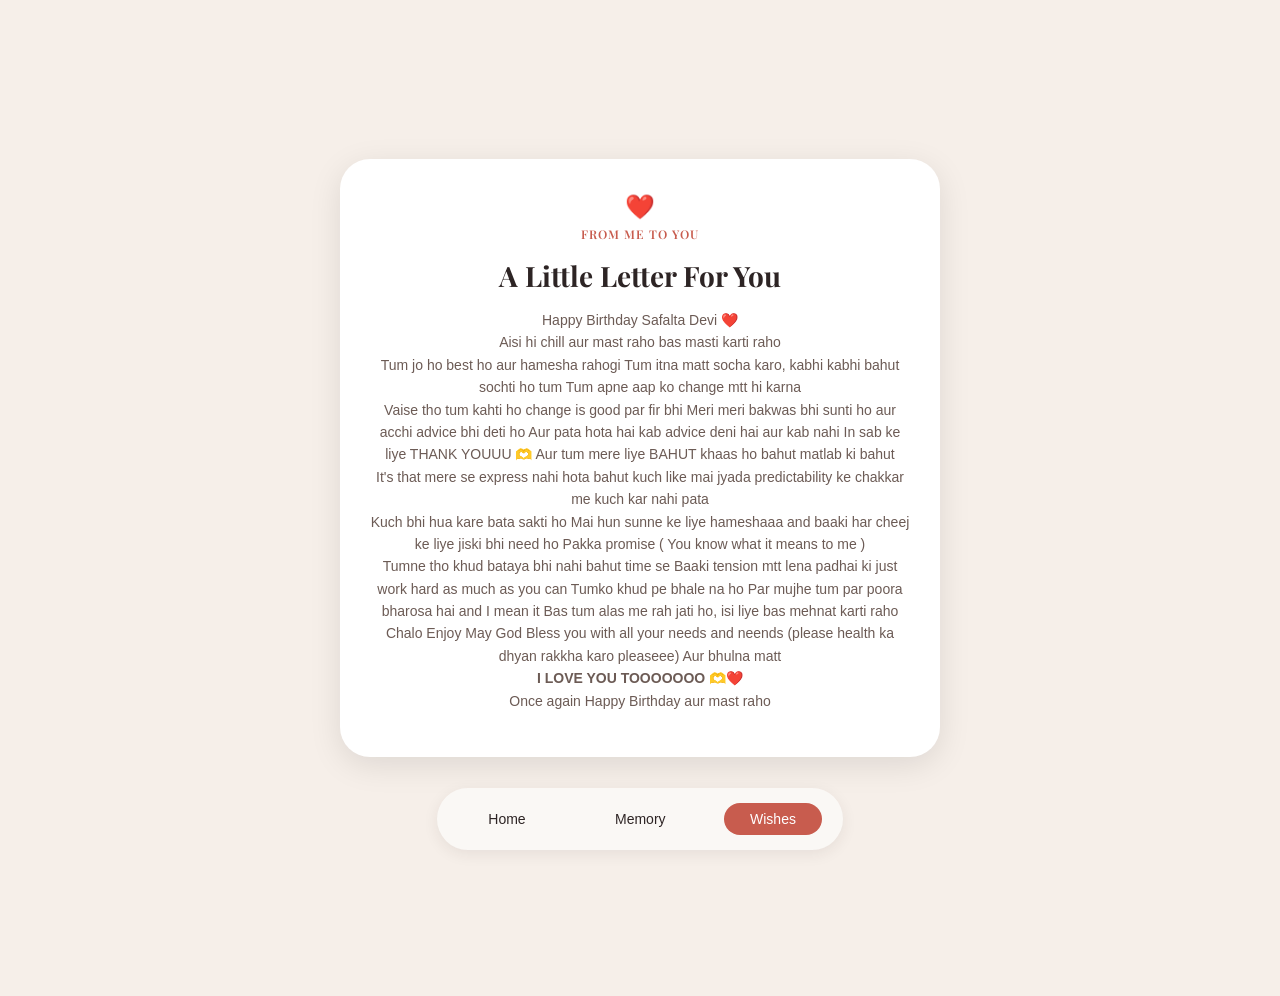
==== letter.html @ 4ef84bf0 "added files" ====
<!DOCTYPE html>
<html lang="en">

<head>
  <meta charset="UTF-8">
  <meta name="viewport" content="width=device-width, initial-scale=1.0">
  <title>Letter from Kunal</title>
  <link rel="stylesheet" href="style.css">
</head>

<body>
  <div class="card">
    <div class="wish">
      <div style="text-align: center; color: #c85c4e; font-size: 24px;">❤️</div>
      <div
        style="text-align: center; color: #c85c4e; font-size: 12px; font-weight: 600; letter-spacing: 1px; margin-top: 5px;">
        FROM ME TO YOU</div>

      <h1
        style="text-align: center; font-family: 'Playfair Display', serif; font-size: 28px; margin: 15px 0; color: #2d2424;">
        A Little Letter For You</h1>

      <p
        style="font-family: 'Inter', sans-serif; font-size: 14px; line-height: 1.6; color: #6c5b55; margin-bottom: 15px;">
        Happy Birthday Safalta Devi ❤️<br>
        Aisi hi chill aur mast raho bas masti karti raho <br>
        Tum jo ho best ho aur hamesha rahogi
        Tum itna matt socha karo, kabhi kabhi bahut sochti ho tum
        Tum apne aap ko change mtt hi karna<br>
        Vaise tho tum kahti ho change is good par fir bhi
        Meri meri bakwas bhi sunti ho aur acchi advice bhi deti ho
        Aur pata hota hai kab advice deni hai aur kab nahi
        In sab ke liye THANK YOUUU 🫶
        Aur tum mere liye BAHUT khaas ho bahut matlab ki bahut<br>
        It's that mere se express nahi hota bahut kuch like mai jyada predictability ke chakkar me kuch kar nahi pata<br>
        Kuch bhi hua kare bata sakti ho
        Mai hun sunne ke liye hameshaaa and baaki har cheej ke liye jiski bhi need ho
        Pakka promise ( You know what it means to me )<br>
        Tumne tho khud bataya bhi nahi bahut time se
        Baaki tension mtt lena padhai ki just work hard as much as you can
        Tumko khud pe bhale na ho
        Par mujhe tum par poora bharosa hai and I mean it
        Bas tum alas me rah jati ho, isi liye bas mehnat karti raho<br>
        Chalo Enjoy
        May God Bless you with all your needs and neends (please health ka dhyan rakkha karo pleaseee)
        Aur bhulna matt<br>
        <strong>I LOVE YOU TOOOOOOO 🫶❤️</strong><br>
        Once again Happy Birthday aur mast raho
      </p>
    </div>

  </div>
  <nav class="footer-nav">
    <a href="index.html" class="nav-item">Home</a>
    <a href="photos.html" class="nav-item">Memory</a>
    <a href="letter.html" class="nav-item active">Wishes</a>
  </nav>
  <script>
    for (let i = 0; i < 15; i++) {
      const heart = document.createElement('div');
      heart.innerHTML = '❤️';
      heart.style.position = 'absolute';
      heart.style.top = '-50px';
      heart.style.left = Math.random() * 100 + 'vw';
      heart.style.fontSize = '24px';
      heart.style.opacity = '0.1';
      heart.style.animation = `fall ${Math.random() * 5 + 5}s linear infinite`;
      heart.style.animationDelay = Math.random() * 5 + 's';
      document.body.appendChild(heart);
    }

    const style = document.createElement('style');
    style.innerHTML = `
      @keyframes fall {
        0% { transform: translateY(0); opacity: 0.1; }
        100% { transform: translateY(110vh); opacity: 0; }
      }
    `;
    document.head.appendChild(style);
  </script>
</body>

</html>
---- style.css ----
@import url('https://fonts.googleapis.com/css2?family=Playfair+Display:wght@400;600;700&display=swap');

body {
  background-color: #F6EFE9;
  display: flex;
  flex-direction: column;
  justify-content: center;
  align-items: center;
  min-height: 100vh;
  text-align: center;
  gap: 50px;
  font-family: 'Playfair Display', serif;
  padding-bottom: 80px;
}

.heart {
  position: absolute;
  top: -10vh;
  font-size: 24px;
  animation: fall 8s linear infinite;
  opacity: 30;
}

@keyframes fall {
  to {
    transform: translateY(110vh) rotate(90deg);
    opacity: 0;
  }
}

#heading {
  padding: 10px;
  margin: 0 auto;
  width: auto;
  height: auto;
  border: none;
  border-radius: 20px;
  display: inline-block;
  background-color: #ffffff;
  color: #C85C4E;
  font-weight: 600;
}

#happy {
  color: #2D2424;
  font-size: 65px;
}

#name {
  text-decoration: underline;
  font-style: italic;
  color: #C85C4E;
  font-size: 65px;
}

.pages {
  padding: 10px 15px;
  margin: 0px 20px;
  width: 120px;
  height: 30px;
  border: none;
  border-radius: 30px;
  display: inline-block;
  font-weight: 600;
  text-decoration: none;
  font-size: 20px;
  text-align: center;
  align-items: center;
  transition: all 0.2s ease;
}

.pages:hover {
  transform: scale(1.025) translateY(-5px);
}

#photos {
  color: white;
  background-color: #C85C4E;
}

#letter {
  color: #2D2424;
  background-color: #ffffff;
}

.footer-nav {
  width: 100%;
  height: 50px;
  padding: 0;
  background-color: white;
  gap: 5px;
  border-radius: 0;
  color: #2D2424;
  display: flex;
  flex-direction: row;
  justify-content: center;
  align-items: center;
  position: fixed;
  bottom: 0;
  left: 0;
  transform: none;
  z-index: 1000;
  box-shadow: 0 -4px 12px rgba(0, 0, 0, 0.1);
}

a {
  text-decoration: none;
}

.nav-item {
  margin: 5px;
  width: 50px;
  border: none;
  border-radius: 20px;
  color: #2D2424;
  font-size: large;
  padding: 5px;
  margin: 15px;
}

.active {
  background-color: #C85C4E;
  padding: 2px 14px;
  color: white;
}

.spotlight-container {
  max-width: 1200px;
  margin: 0 auto;
  padding: 20px;
  background: rgba(255, 255, 255, 0.9);
  border-radius: 20px;
  box-shadow: 0 8px 32px rgba(0, 0, 0, 0.1);
}

.favorites-split {
  display: grid;
  grid-template-columns: repeat(auto-fit, minmax(280px, 1fr));
  gap: 20px;
  margin-bottom: 30px;
}

.favorite-spotlight {
  position: relative;
  width: 100%;
  border-radius: 15px;
  overflow: hidden;
  box-shadow: 0 8px 25px rgba(200, 92, 78, 0.15);
  transition: transform 0.3s ease, box-shadow 0.3s ease;
}

.favorite-spotlight:hover {
  transform: translateY(-5px);
  box-shadow: 0 15px 35px rgba(200, 92, 78, 0.25);
}

.favorite-spotlight img {
  width: 100%;
  height: 300px;
  object-fit: cover;
  border-radius: 15px;
  transition: transform 0.3s ease;
}

.favorite-spotlight:hover img {
  transform: scale(1.05);
}

.spotlight-tag {
  position: absolute;
  top: 15px;
  right: 15px;
  background: linear-gradient(135deg, #C85C4E, #D46A5E);
  color: white;
  padding: 8px 16px;
  border-radius: 20px;
  font-size: 12px;
  font-weight: 700;
  letter-spacing: 0.5px;
  box-shadow: 0 4px 12px rgba(200, 92, 78, 0.3);
}

.large-collage {
  display: grid;
  grid-template-columns: repeat(auto-fit, minmax(200px, 1fr));
  gap: 15px;
  padding: 20px 0;
}

.large-collage img {
  width: 100%;
  height: 200px;
  object-fit: cover;
  border-radius: 12px;
  background-color: #faf8f5;
  box-shadow: 0 4px 15px rgba(45, 36, 36, 0.08);
  transition: all 0.3s cubic-bezier(0.25, 1, 0.5, 1);
  cursor: pointer;
}

.large-collage img:hover {
  transform: translateY(-8px) scale(1.03);
  box-shadow: 0 12px 30px rgba(45, 36, 36, 0.15);
}

.large-collage img.tall {
  grid-row: span 2;
  height: 420px;
}

.large-collage img.wide-feature {
  grid-column: span 2;
  height: 240px;
  object-position: center top;
}

.large-collage img.hero-square {
  grid-column: span 2;
  grid-row: span 2;
  height: 420px;
}

/* Mobile responsiveness for photos gallery */
@media (max-width: 768px) {
  .spotlight-container {
    padding: 15px;
    margin: 10px;
    max-width: calc(100vw - 20px);
  }

  .favorites-split {
    grid-template-columns: 1fr;
    gap: 15px;
  }

  .favorite-spotlight img {
    height: 250px;
    width: 100%;
    object-fit: cover;
  }

  .large-collage {
    grid-template-columns: repeat(2, 1fr);
    gap: 12px;
  }

  .large-collage img {
    width: 100%;
    height: 160px;
    object-fit: cover;
  }

  .large-collage img.tall {
    grid-row: span 2;
    height: 340px;
  }

  .large-collage img.wide-feature {
    grid-column: span 2;
    height: 200px;
  }

  .large-collage img.hero-square {
    grid-column: span 2;
    grid-row: span 2;
    height: 340px;
  }

  /* Ensure all images are fully visible and don't overflow */
  .favorite-spotlight,
  .large-collage img {
    border-radius: 12px;
    overflow: hidden;
    box-sizing: border-box;
  }

  .favorite-spotlight img,
  .large-collage img {
    width: 100%;
    object-fit: cover;
    display: block;
  }

  /* Adjust heading for mobile */
  h1 {
    font-size: 24px;
    margin-bottom: 15px;
    text-align: center;
  }

  p {
    font-size: 16px;
    margin-bottom: 20px;
    text-align: center;
  }
}

/* Extra small mobile devices */
@media (max-width: 480px) {
  .spotlight-container {
    padding: 10px;
    margin: 5px;
    max-width: calc(100vw - 10px);
  }

  .favorites-split {
    gap: 10px;
  }

  .favorite-spotlight img {
    height: 200px;
    border-radius: 10px;
  }

  .large-collage {
    grid-template-columns: 1fr;
    gap: 10px;
  }

  .large-collage img {
    height: 180px;
    border-radius: 10px;
  }

  .large-collage img.tall {
    height: 380px;
  }

  .large-collage img.wide-feature {
    height: 220px;
  }

  .large-collage img.hero-square {
    height: 380px;
  }

  h1 {
    font-size: 22px;
    padding: 0 10px;
  }

  p {
    font-size: 14px;
    padding: 0 10px;
  }

  /* Ensure footer nav is properly sized */
  .footer-nav {
    padding: 8px;
    font-size: 14px;
  }

  .nav-item {
    padding: 8px 12px;
  }
}

/* Lightbox Styles */
#lightbox {
  display: none;
  position: fixed;
  top: 0;
  left: 0;
  width: 100%;
  height: 100%;
  background-color: rgba(0, 0, 0, 0.9);
  z-index: 1000;
  justify-content: center;
  align-items: center;
}

.lightbox-overlay {
  position: relative;
  max-width: 90%;
  max-height: 90%;
  display: flex;
  flex-direction: column;
  align-items: center;
}

.lightbox-image {
  max-width: 100%;
  max-height: 80vh;
  object-fit: contain;
  border-radius: 8px;
  box-shadow: 0 10px 40px rgba(0, 0, 0, 0.5);
}

.lightbox-caption {
  color: white;
  font-size: 18px;
  font-weight: 600;
  margin-top: 15px;
  text-align: center;
  text-shadow: 0 2px 4px rgba(0, 0, 0, 0.5);
}

.lightbox-close {
  position: absolute;
  top: -40px;
  right: 0;
  color: white;
  font-size: 40px;
  font-weight: bold;
  cursor: pointer;
  transition: color 0.3s ease;
}

.lightbox-close:hover {
  color: #C85C4E;
}

/* Animation for falling elements */
.item {
  position: absolute;
  top: -10vh;
  font-size: 24px;
  animation: fall 8s linear infinite;
  opacity: 0.7;
}

img[alt="5"] {
  object-position: top;
}

.card {
  position: relative;
  background: white;
  border-radius: 30px;
  height: auto;
  max-width: 600px;
  margin: 0 auto;
  box-shadow: 0 8px 32px rgba(0, 0, 0, 0.1);
}

.wish {
  height: 100%;
  overflow-y: auto;
  padding: 30px;
  max-width: 100%;
}

.footer-nav {
  position: fixed;
  bottom: 20px;
  left: 50%;
  transform: translateX(-50%);
  display: flex;
  background: #faf8f5;
  border-radius: 50px;
  padding: 3px;
  margin-bottom: 30px;
}

.footer-nav {
  position: fixed;
  bottom: 20px;
  left: 50%;
  transform: translateX(-50%);

  display: flex;
  align-items: center;
  gap: 5px;

  background-color: #faf8f5;
  padding: 6px;
  border-radius: 50px;
  width: max-content;
  box-shadow: 0 4px 15px rgba(45, 36, 36, 0.08);
  z-index: 1000;
}

.footer-nav a {
  text-decoration: none;
  color: #2d2424;
  font-family: 'Inter', sans-serif;
  font-size: 14px;
  font-weight: 500;
  padding: 8px 24px;
  border-radius: 50px;
  transition: all 0.3s ease;
}

.footer-nav a.active {
  background-color: #c85c4e;
  color: white;
}

/* Mobile responsiveness for index page buttons */
@media (max-width: 768px) {
  #wishDescription div {
    flex-direction: column;
    gap: 15px;
  }

  .pages {
    margin: 0;
    width: 150px;
  }
}
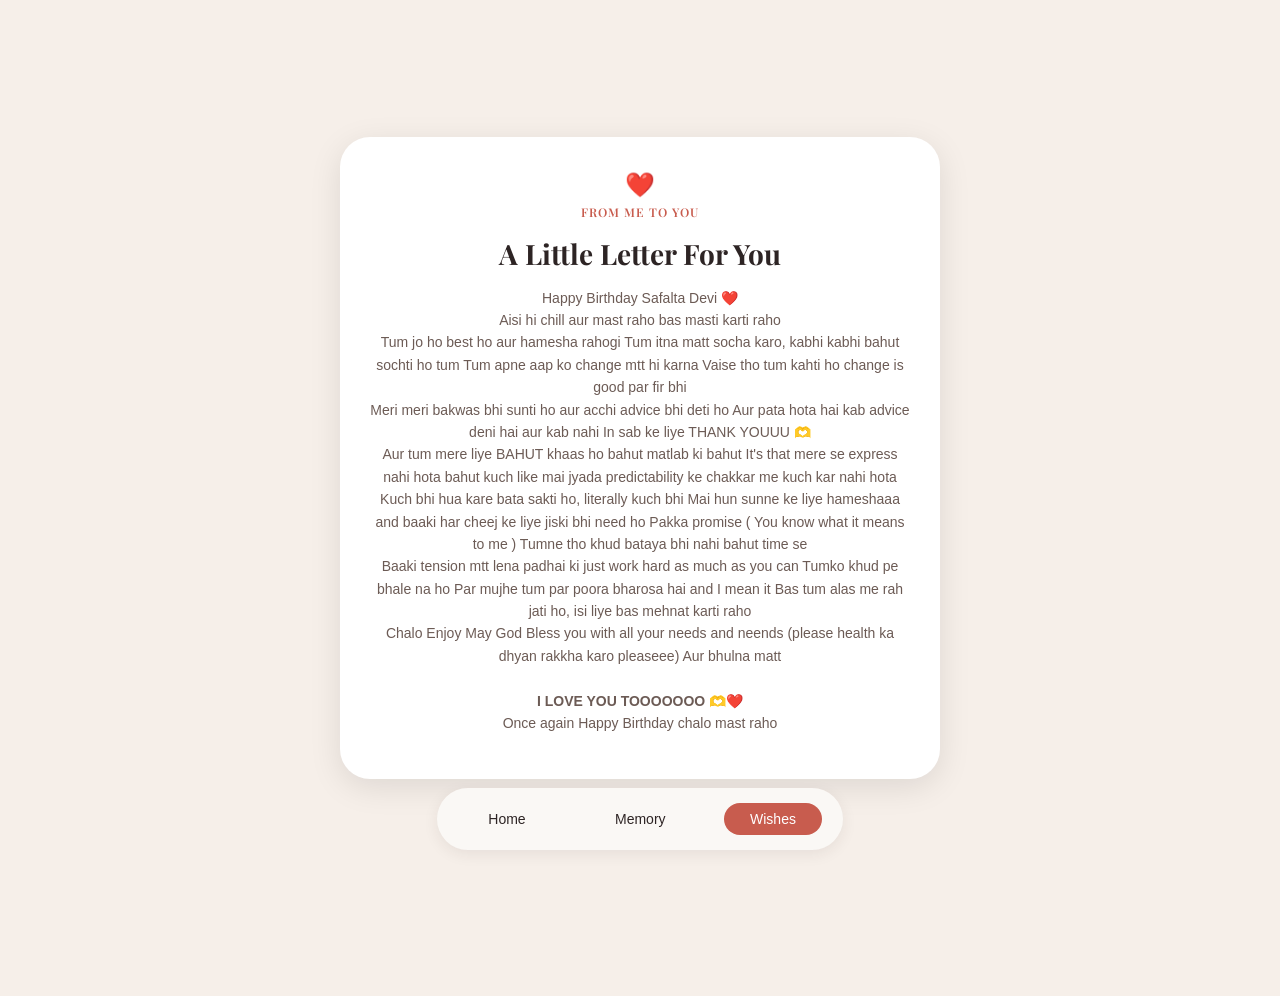
==== commit 88fcda08: "few changes" ====
--- a/letter.html
+++ b/letter.html
@@ -23,29 +23,32 @@
       <p
         style="font-family: 'Inter', sans-serif; font-size: 14px; line-height: 1.6; color: #6c5b55; margin-bottom: 15px;">
         Happy Birthday Safalta Devi ❤️<br>
-        Aisi hi chill aur mast raho bas masti karti raho <br>
+        Aisi hi chill aur mast raho bas masti karti raho<br>
         Tum jo ho best ho aur hamesha rahogi
         Tum itna matt socha karo, kabhi kabhi bahut sochti ho tum
-        Tum apne aap ko change mtt hi karna<br>
-        Vaise tho tum kahti ho change is good par fir bhi
+        Tum apne aap ko change mtt hi karna
+        Vaise tho tum kahti ho change is good par fir bhi<br>
         Meri meri bakwas bhi sunti ho aur acchi advice bhi deti ho
         Aur pata hota hai kab advice deni hai aur kab nahi
-        In sab ke liye THANK YOUUU 🫶
-        Aur tum mere liye BAHUT khaas ho bahut matlab ki bahut<br>
-        It's that mere se express nahi hota bahut kuch like mai jyada predictability ke chakkar me kuch kar nahi pata<br>
-        Kuch bhi hua kare bata sakti ho
+        In sab ke liye THANK YOUUU 🫶<br>
+        Aur tum mere liye BAHUT khaas ho bahut matlab ki bahut
+        It's that mere se express nahi hota bahut kuch like mai jyada predictability ke chakkar me kuch kar nahi hota<br>
+        Kuch bhi hua kare bata sakti ho, literally kuch bhi
         Mai hun sunne ke liye hameshaaa and baaki har cheej ke liye jiski bhi need ho
-        Pakka promise ( You know what it means to me )<br>
-        Tumne tho khud bataya bhi nahi bahut time se
+        Pakka promise ( You know what it means to me )
+        Tumne tho khud bataya bhi nahi bahut time se<br>
         Baaki tension mtt lena padhai ki just work hard as much as you can
         Tumko khud pe bhale na ho
         Par mujhe tum par poora bharosa hai and I mean it
-        Bas tum alas me rah jati ho, isi liye bas mehnat karti raho<br>
+        Bas tum alas me rah jati ho, isi liye bas mehnat karti raho
+        <br>
         Chalo Enjoy
         May God Bless you with all your needs and neends (please health ka dhyan rakkha karo pleaseee)
-        Aur bhulna matt<br>
-        <strong>I LOVE YOU TOOOOOOO 🫶❤️</strong><br>
-        Once again Happy Birthday aur mast raho
+        Aur bhulna matt<br><br>
+        <strong>I LOVE YOU TOOOOOOO 🫶❤️</strong>
+        <br>
+        Once again Happy Birthday 
+        chalo mast raho
       </p>
     </div>
 
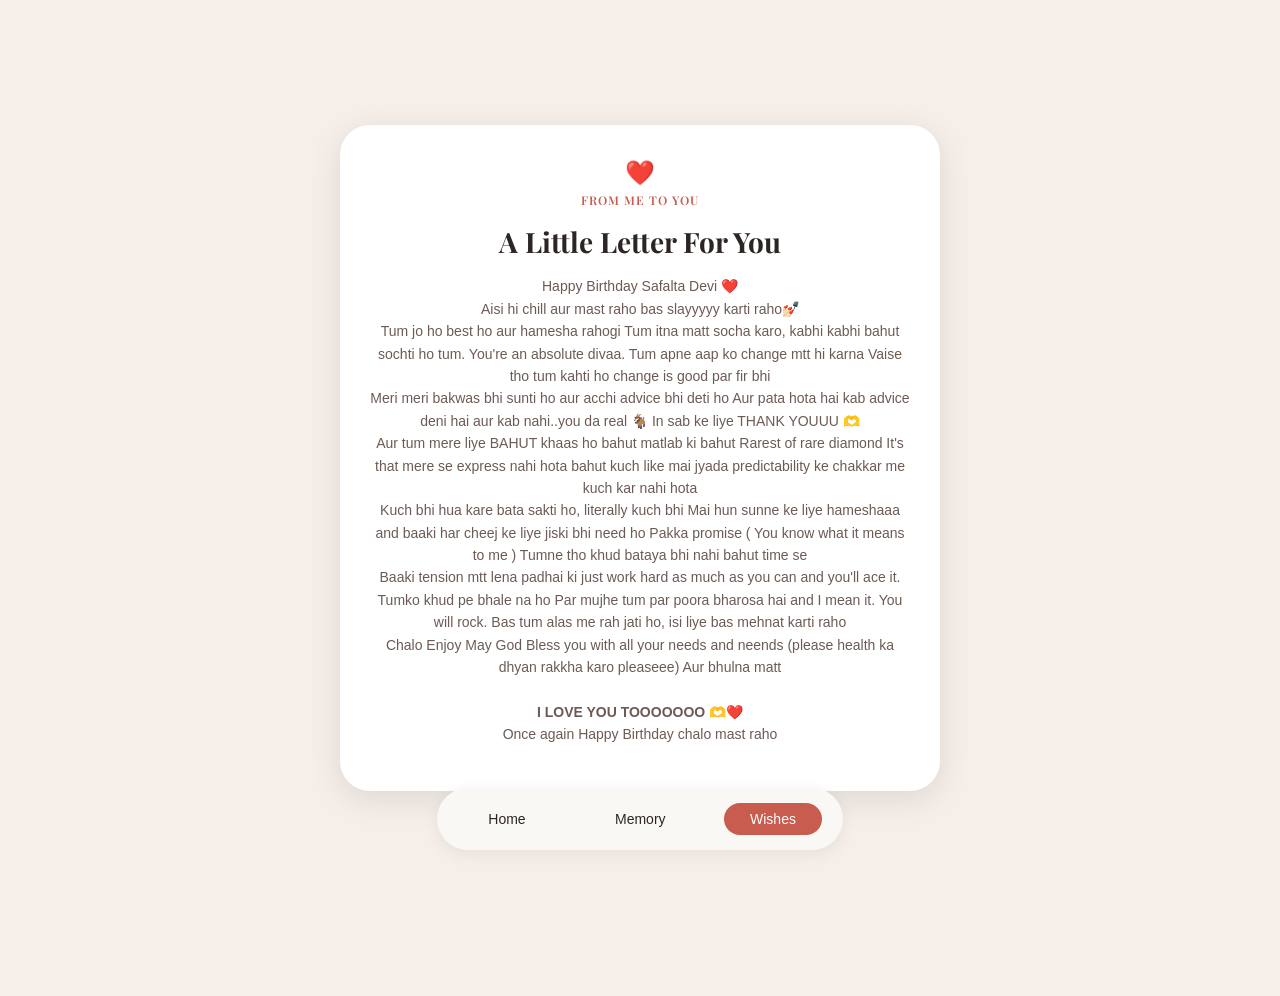
==== commit 04f5a4e8: "Changes in text" ====
--- a/letter.html
+++ b/letter.html
@@ -23,23 +23,26 @@
       <p
         style="font-family: 'Inter', sans-serif; font-size: 14px; line-height: 1.6; color: #6c5b55; margin-bottom: 15px;">
         Happy Birthday Safalta Devi ❤️<br>
-        Aisi hi chill aur mast raho bas masti karti raho<br>
+        Aisi hi chill aur mast raho bas slayyyyy karti raho💅🏻<br>
         Tum jo ho best ho aur hamesha rahogi
-        Tum itna matt socha karo, kabhi kabhi bahut sochti ho tum
+        Tum itna matt socha karo, kabhi kabhi bahut sochti ho tum.
+        You're an absolute divaa.
         Tum apne aap ko change mtt hi karna
         Vaise tho tum kahti ho change is good par fir bhi<br>
         Meri meri bakwas bhi sunti ho aur acchi advice bhi deti ho
-        Aur pata hota hai kab advice deni hai aur kab nahi
+        Aur pata hota hai kab advice deni hai aur kab nahi..you da real 🐐
         In sab ke liye THANK YOUUU 🫶<br>
         Aur tum mere liye BAHUT khaas ho bahut matlab ki bahut
-        It's that mere se express nahi hota bahut kuch like mai jyada predictability ke chakkar me kuch kar nahi hota<br>
+        Rarest of rare diamond
+        It's that mere se express nahi hota bahut kuch like mai jyada predictability ke chakkar me kuch kar nahi
+        hota<br>
         Kuch bhi hua kare bata sakti ho, literally kuch bhi
         Mai hun sunne ke liye hameshaaa and baaki har cheej ke liye jiski bhi need ho
         Pakka promise ( You know what it means to me )
         Tumne tho khud bataya bhi nahi bahut time se<br>
-        Baaki tension mtt lena padhai ki just work hard as much as you can
+        Baaki tension mtt lena padhai ki just work hard as much as you can and you'll ace it.
         Tumko khud pe bhale na ho
-        Par mujhe tum par poora bharosa hai and I mean it
+        Par mujhe tum par poora bharosa hai and I mean it. You will rock.
         Bas tum alas me rah jati ho, isi liye bas mehnat karti raho
         <br>
         Chalo Enjoy
@@ -47,7 +50,7 @@
         Aur bhulna matt<br><br>
         <strong>I LOVE YOU TOOOOOOO 🫶❤️</strong>
         <br>
-        Once again Happy Birthday 
+        Once again Happy Birthday
         chalo mast raho
       </p>
     </div>
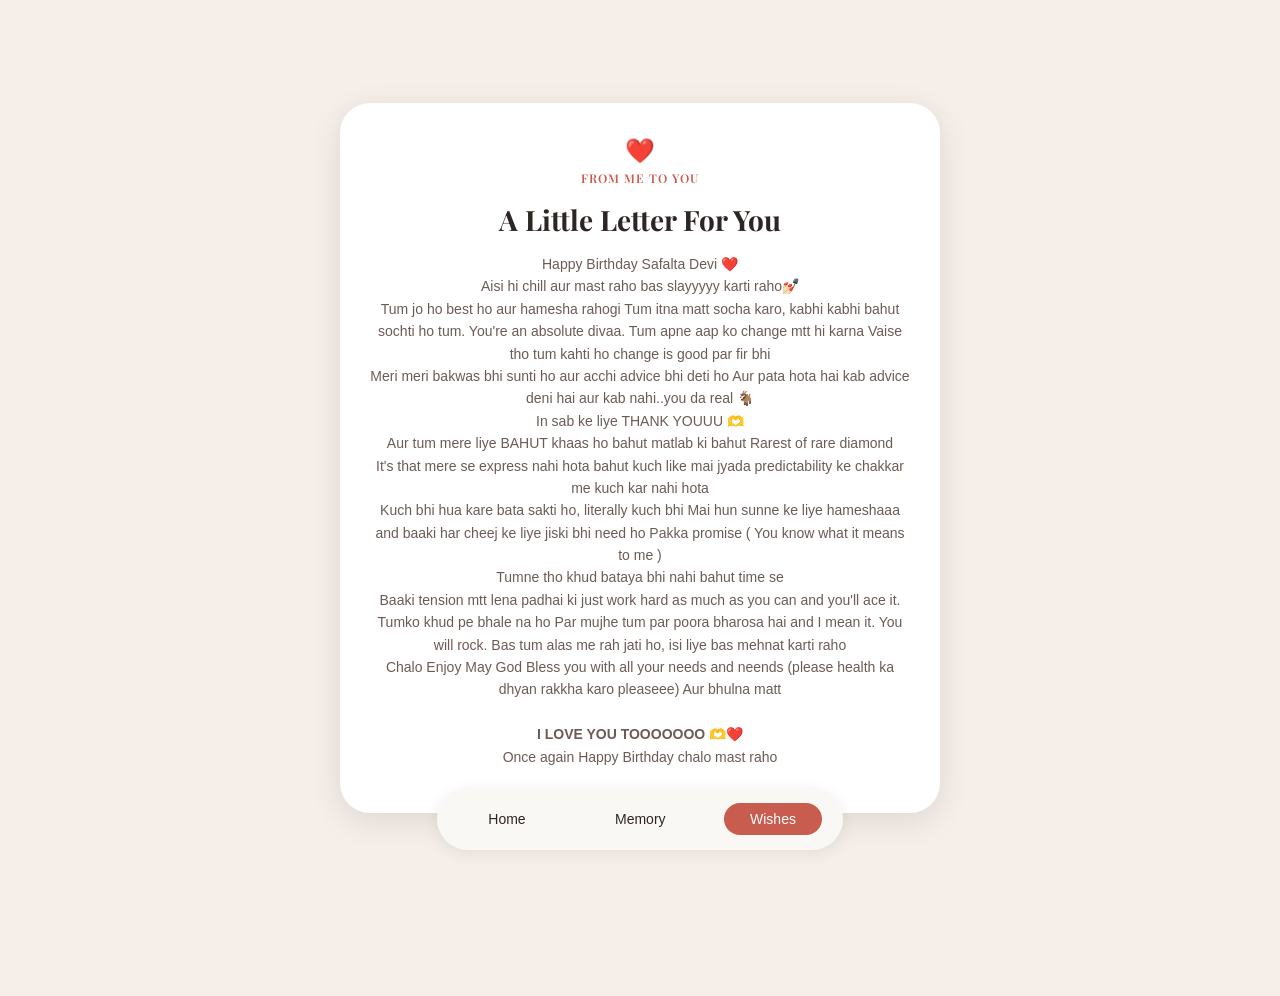
==== commit 8c88b0e0: "few changes" ====
--- a/letter.html
+++ b/letter.html
@@ -30,15 +30,15 @@
         Tum apne aap ko change mtt hi karna
         Vaise tho tum kahti ho change is good par fir bhi<br>
         Meri meri bakwas bhi sunti ho aur acchi advice bhi deti ho
-        Aur pata hota hai kab advice deni hai aur kab nahi..you da real 🐐
+        Aur pata hota hai kab advice deni hai aur kab nahi..you da real 🐐<br>
         In sab ke liye THANK YOUUU 🫶<br>
         Aur tum mere liye BAHUT khaas ho bahut matlab ki bahut
-        Rarest of rare diamond
+        Rarest of rare diamond<br>
         It's that mere se express nahi hota bahut kuch like mai jyada predictability ke chakkar me kuch kar nahi
         hota<br>
         Kuch bhi hua kare bata sakti ho, literally kuch bhi
         Mai hun sunne ke liye hameshaaa and baaki har cheej ke liye jiski bhi need ho
-        Pakka promise ( You know what it means to me )
+        Pakka promise ( You know what it means to me )<br>
         Tumne tho khud bataya bhi nahi bahut time se<br>
         Baaki tension mtt lena padhai ki just work hard as much as you can and you'll ace it.
         Tumko khud pe bhale na ho
